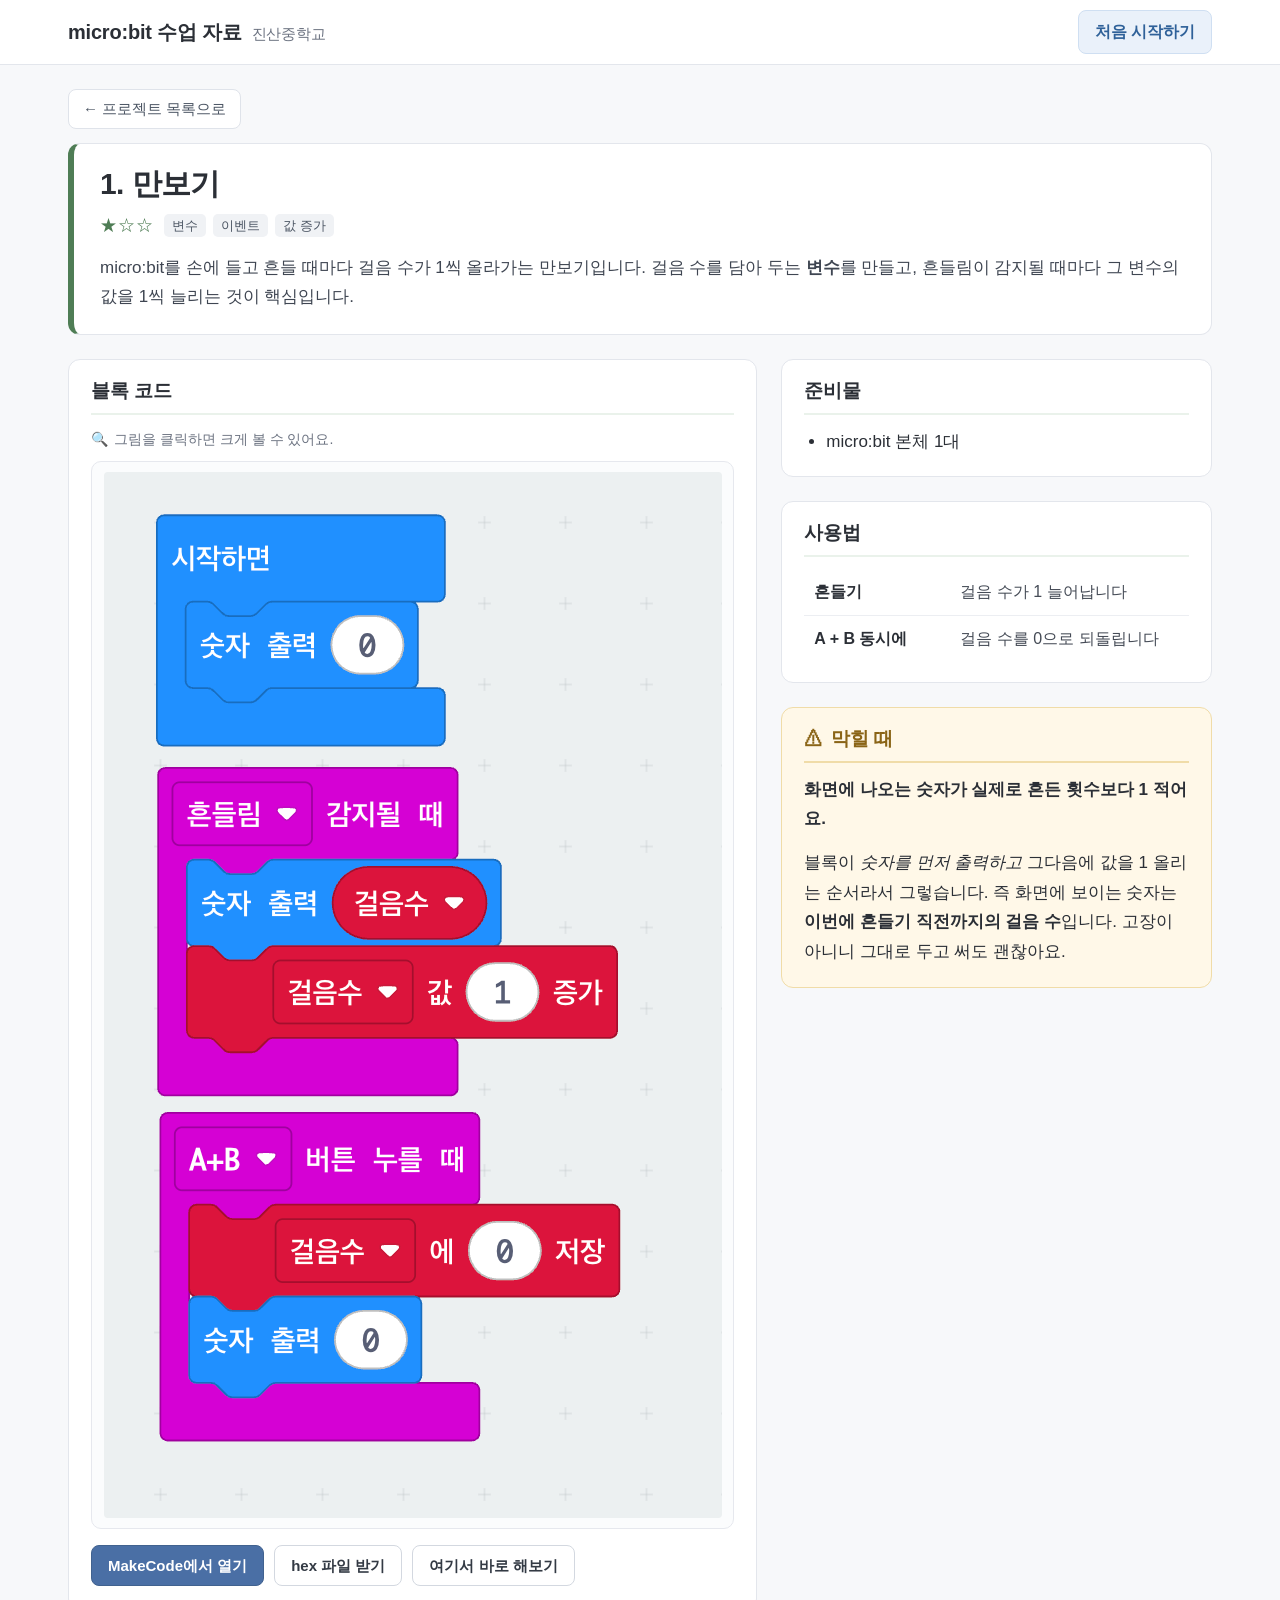
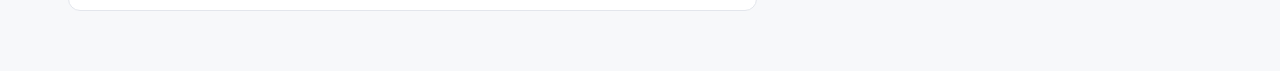
==== p1-pedometer.html @ 0a80237f "Add micro:bit class materials site (home + 6 projects) 정적 사이트 하나로 수업에서 만든 6개 프로젝트의 블록 코드와 만드는 법을 학생이" ====
<!DOCTYPE html>
<html lang="ko">
<head>
<meta charset="utf-8">
<meta name="viewport" content="width=1200">
<title>만보기 — micro:bit 수업 자료</title>
<link rel="stylesheet" href="style.css">
</head>
<body>

<header class="site-header">
  <div class="wrap">
    <a class="site-title" href="index.html">micro:bit 수업 자료<span class="sub">진산중학교</span></a>
    <a class="header-link" href="step.html">처음 시작하기</a>
  </div>
</header>

<main class="detail-main c1">
  <div class="wrap">

    <p class="crumb"><a href="index.html">← 프로젝트 목록으로</a></p>

    <!-- 1. 무엇을 만드나 — 상단 전체 폭 -->
    <div class="page-head">
      <h1>1. 만보기</h1>
      <p class="head-meta">
        <span class="level" aria-label="난이도 3단계 중 1단계">★☆☆</span>
        <span class="tag">변수</span>
        <span class="tag">이벤트</span>
        <span class="tag">값 증가</span>
      </p>
      <p>micro:bit를 손에 들고 흔들 때마다 걸음 수가 1씩 올라가는 만보기입니다.
         걸음 수를 담아 두는 <strong>변수</strong>를 만들고, 흔들림이 감지될 때마다
         그 변수의 값을 1씩 늘리는 것이 핵심입니다.</p>
    </div>

    <div class="layout">

      <!-- 4. 블록 코드 — 왼쪽, 크게 -->
      <div class="col-code">
        <section class="box">
          <h2>블록 코드</h2>
          <p class="zoom-hint">그림을 클릭하면 크게 볼 수 있어요.</p>

          <figure class="shot">
            <img src="images/pedometer.png" loading="lazy"
                 alt="만보기 블록 코드. 시작하면 숫자 0을 출력하고, 흔들림이 감지될 때 걸음수를 출력한 뒤 걸음수 값을 1 증가시키며, A+B 버튼을 누르면 걸음수에 0을 저장하고 0을 출력한다.">
          </figure>

          <div class="makecode">
            <!-- TODO: MakeCode 공유 링크가 정해지면 아래 data-share 에 공유 ID를 넣으세요.
                       예) data-share="_abc123def456"  (makecode.microbit.org/ 뒤에 붙는 부분) -->
            <a class="btn btn--primary" href="#" data-mc="open" data-share="">MakeCode에서 열기</a>

            <!-- TODO: hex 파일을 files/ 폴더에 올린 뒤 아래 data-hex 에 경로를 넣으세요.
                       예) data-hex="files/pedometer.hex" -->
            <a class="btn" href="#" data-mc="hex" data-hex="">hex 파일 받기</a>

            <!-- 누른 순간에만 iframe 을 만든다 (미리 불러오지 않음) -->
            <button type="button" class="btn" data-mc="embed" data-share="">여기서 바로 해보기</button>
          </div>
          <div class="makecode-embed"></div>
        </section>
      </div>

      <div class="col-info">

        <!-- 2. 준비물 — 오른쪽 -->
        <section class="box">
          <h2>준비물</h2>
          <ul>
            <li>micro:bit 본체 1대</li>
          </ul>
        </section>

        <!-- 5. 사용법 — 오른쪽 -->
        <section class="box">
          <h2>사용법</h2>
          <table class="controls">
            <tbody>
              <tr>
                <th>흔들기</th>
                <td>걸음 수가 1 늘어납니다</td>
              </tr>
              <tr>
                <th>A + B 동시에</th>
                <td>걸음 수를 0으로 되돌립니다</td>
              </tr>
            </tbody>
          </table>
        </section>

        <!-- 6. 막힐 때 — 오른쪽 -->
        <!-- TODO(미확정): 이 1 차이를 설명으로 안내할지, 블록 순서를 바꿔 코드를 수정할지 확정 필요.
             코드를 고치면 images/pedometer.png 도 다시 캡처해야 합니다.
             지금은 요청서대로 "설명으로 안내" 상태입니다. -->
        <section class="box box--note">
          <h2>막힐 때</h2>
          <p><strong>화면에 나오는 숫자가 실제로 흔든 횟수보다 1 적어요.</strong></p>
          <p>블록이 <em>숫자를 먼저 출력하고</em> 그다음에 값을 1 올리는 순서라서 그렇습니다.
             즉 화면에 보이는 숫자는 <strong>이번에 흔들기 직전까지의 걸음 수</strong>입니다.
             고장이 아니니 그대로 두고 써도 괜찮아요.</p>
        </section>

      </div>
    </div>

  </div>
</main>

<script src="script.js"></script>
</body>
</html>
---- style.css ----
@charset "utf-8";

/* ============================================================
   micro:bit 수업 자료 — 공통 스타일
   PC 브라우저 전용. 외부 폰트/CDN 사용 안 함.
   ============================================================ */

/* ---------- 기본값 초기화 ---------- */
*, *::before, *::after { box-sizing: border-box; }

html { -webkit-text-size-adjust: 100%; }

body {
  margin: 0;
  font-family: -apple-system, BlinkMacSystemFont, "Apple SD Gothic Neo",
               "Malgun Gothic", "맑은 고딕", "Noto Sans KR", "Segoe UI", sans-serif;
  font-size: 17px;
  line-height: 1.75;
  color: #2b2f36;
  background: #f7f8fa;
}

h1, h2, h3 { line-height: 1.35; margin: 0; }
p { margin: 0 0 0.8em; }
p:last-child { margin-bottom: 0; }
ul { margin: 0; padding-left: 1.3em; }
li { margin-bottom: 0.35em; }
li:last-child { margin-bottom: 0; }
img { max-width: 100%; display: block; }
a { color: #2f6199; }

/* ---------- 공통 레이아웃 ---------- */
.wrap {
  max-width: 1200px;
  margin: 0 auto;
  padding: 0 28px;
}

.site-header {
  background: #fff;
  border-bottom: 1px solid #e3e6ec;
}

.site-header .wrap {
  display: flex;
  align-items: center;
  justify-content: space-between;
  gap: 20px;
  min-height: 64px;
}

.site-title {
  font-size: 20px;
  font-weight: 700;
  letter-spacing: -0.01em;
  color: #2b2f36;
  text-decoration: none;
}

.site-title .sub {
  font-weight: 400;
  font-size: 15px;
  color: #6b7280;
  margin-left: 10px;
}

.header-link {
  font-size: 16px;
  font-weight: 600;
  text-decoration: none;
  color: #2f6199;
  background: #eaf1fa;
  border: 1px solid #cfdff2;
  border-radius: 8px;
  padding: 7px 16px;
  white-space: nowrap;
}

.header-link:hover { background: #dfeaf7; }

/* ============================================================
   홈 — 프로젝트 카드 3열 x 2행
   ============================================================ */
.home-main { padding: 26px 0 36px; }

.home-lead {
  margin: 0 0 22px;
  font-size: 16px;
  color: #5b6270;
}

.card-grid {
  display: grid;
  grid-template-columns: repeat(3, 1fr);
  gap: 20px;
}

.card {
  display: block;
  text-decoration: none;
  color: inherit;
  background: #fff;
  border: 1px solid #e3e6ec;
  border-left: 6px solid var(--accent, #9aa2ad);
  border-radius: 12px;
  padding: 18px 20px 20px;
}

.card:hover {
  border-color: var(--accent, #9aa2ad);
  border-left-color: var(--accent, #9aa2ad);
  background: var(--tint, #fafbfc);
}

.card-num {
  display: inline-block;
  font-size: 13px;
  font-weight: 700;
  color: var(--accent, #555);
  background: var(--tint, #f0f2f5);
  border-radius: 20px;
  padding: 1px 11px;
  margin-bottom: 9px;
}

.card-title {
  font-size: 21px;
  font-weight: 700;
  margin: 0 0 5px;
  letter-spacing: -0.01em;
}

.card-desc {
  font-size: 15px;
  line-height: 1.6;
  color: #5b6270;
  margin: 0 0 12px;
  min-height: 3em;
}

.card-meta {
  display: flex;
  align-items: center;
  flex-wrap: wrap;
  gap: 7px;
}

.level {
  font-size: 14px;
  letter-spacing: 1px;
  color: var(--accent, #555);
  margin-right: 3px;
}

.tag {
  font-size: 13px;
  line-height: 1.5;
  color: #4b5563;
  background: #f0f2f5;
  border-radius: 5px;
  padding: 2px 8px;
}

/* ============================================================
   상세 페이지
   ============================================================ */
.detail-main { padding: 24px 0 60px; }

.crumb { margin-bottom: 14px; }

.crumb a {
  font-size: 15px;
  text-decoration: none;
  color: #4b5563;
  background: #fff;
  border: 1px solid #dfe3ea;
  border-radius: 8px;
  padding: 6px 14px;
  display: inline-block;
}

.crumb a:hover { background: #f0f2f5; }

.page-head {
  border-left: 6px solid var(--accent, #9aa2ad);
  background: #fff;
  border-radius: 12px;
  border-top: 1px solid #e3e6ec;
  border-right: 1px solid #e3e6ec;
  border-bottom: 1px solid #e3e6ec;
  padding: 20px 26px 22px;
  margin-bottom: 24px;
}

.page-head h1 {
  font-size: 30px;
  letter-spacing: -0.02em;
  margin-bottom: 6px;
}

.page-head .level { font-size: 17px; }

.page-head .head-meta {
  display: flex;
  align-items: center;
  flex-wrap: wrap;
  gap: 7px;
  margin-bottom: 12px;
}

.page-head p { font-size: 17px; color: #3f4652; }

/* --- 2단 레이아웃 --- */
.layout {
  display: grid;
  grid-template-columns: minmax(0, 1.6fr) minmax(0, 1fr);
  gap: 24px;
  align-items: start;
}

/* 가로로 넓은 이미지: 2단 무시하고 전체 폭 */
.layout--wide { grid-template-columns: minmax(0, 1fr); }

.layout--wide .col-info {
  display: grid;
  grid-template-columns: repeat(3, minmax(0, 1fr));
  gap: 24px;
  align-items: start;
}

.col-code, .col-info { min-width: 0; }

.col-info > .box + .box { margin-top: 24px; }
.layout--wide .col-info > .box + .box { margin-top: 0; }

/* 정보 박스가 2개일 때 (전체폭 레이아웃) */
.layout--wide .col-info--two { grid-template-columns: repeat(2, minmax(0, 1fr)); }

/* --- 박스 --- */
.box {
  background: #fff;
  border: 1px solid #e3e6ec;
  border-radius: 12px;
  padding: 18px 22px 20px;
}

.box > h2 {
  font-size: 19px;
  letter-spacing: -0.01em;
  margin: 0 0 12px;
  padding-bottom: 9px;
  border-bottom: 2px solid var(--tint, #eef0f4);
}

.box--full { margin-bottom: 24px; }

/* 주의점 강조 박스 */
.box--note {
  background: #fff8e8;
  border-color: #f0dca8;
}

.box--note > h2 {
  border-bottom-color: #f0dca8;
  color: #8a6416;
}

.box--note > h2::before {
  content: "⚠";
  margin-right: 8px;
}

/* --- 조작표 --- */
table.controls {
  width: 100%;
  border-collapse: collapse;
  font-size: 16px;
}

table.controls th, table.controls td {
  text-align: left;
  vertical-align: top;
  padding: 9px 10px;
  border-bottom: 1px solid #eceef2;
}

table.controls tr:last-child th,
table.controls tr:last-child td { border-bottom: 0; }

table.controls th {
  width: 38%;
  font-weight: 700;
  color: #2b2f36;
  white-space: nowrap;
}

table.controls td { color: #454b56; }

/* --- 이미지 / 라이트박스 트리거 --- */
.shot {
  margin: 0;
  border: 1px solid #e6e8ee;
  border-radius: 10px;
  background: #fbfcfd;
  padding: 10px;
  cursor: zoom-in;
}

.shot img { margin: 0 auto; border-radius: 4px; }

.shot figcaption {
  font-size: 14px;
  color: #6b7280;
  text-align: center;
  margin-top: 9px;
}

.zoom-hint {
  font-size: 14px;
  color: #6b7280;
  margin: 0 0 10px;
}

.zoom-hint::before { content: "🔍"; margin-right: 6px; }

/* 연결 순서 사진 */
.photo-steps { display: grid; gap: 20px; }

.photo-steps .shot img { max-height: 520px; width: auto; }

/* 따라하기 단계 (가로 3칸). 사진 크기가 제각각이라 높이를 맞춰 준다. */
.guide-steps {
  display: grid;
  grid-template-columns: repeat(3, minmax(0, 1fr));
  gap: 20px;
  align-items: start;
}

.guide-steps .shot { display: flex; flex-direction: column; }

/* 세 장의 크기가 제각각이라 높이를 고정해 캡션 줄을 맞춘다 */
.guide-steps .shot img {
  height: 300px;
  width: 100%;
  object-fit: contain;
  margin: 0 auto;
}

.step-no {
  display: inline-block;
  font-size: 13px;
  font-weight: 700;
  color: #fff;
  background: var(--accent, #666);
  border-radius: 20px;
  padding: 1px 10px;
  margin-right: 6px;
}

/* --- MakeCode 버튼 --- */
.makecode {
  margin-top: 16px;
  display: flex;
  flex-wrap: wrap;
  gap: 10px;
}

.btn {
  font-family: inherit;
  font-size: 15px;
  font-weight: 600;
  line-height: 1.4;
  text-decoration: none;
  color: #333a44;
  background: #fff;
  border: 1px solid #d3d8e0;
  border-radius: 8px;
  padding: 9px 16px;
  cursor: pointer;
}

.btn:hover { background: #f0f2f5; }

.btn--primary {
  color: #fff;
  background: #4a6fa5;
  border-color: #41628f;
}

.btn--primary:hover { background: #41628f; }

.makecode-msg {
  width: 100%;
  font-size: 15px;
  color: #8a6416;
  background: #fff8e8;
  border: 1px solid #f0dca8;
  border-radius: 8px;
  padding: 10px 14px;
  margin: 0;
}

.makecode-embed { width: 100%; margin-top: 4px; }

.makecode-embed iframe {
  width: 100%;
  height: 620px;
  border: 1px solid #d3d8e0;
  border-radius: 8px;
  background: #fff;
}

/* ============================================================
   라이트박스
   ============================================================ */
.lightbox {
  position: fixed;
  inset: 0;
  z-index: 100;
  background: rgba(17, 20, 26, 0.92);
  overflow: auto;          /* 배선도처럼 화면보다 큰 이미지도 스크롤 */
  cursor: zoom-out;
  padding: 56px 24px 40px;
}

.lightbox[hidden] { display: none; }

.lightbox img {
  display: block;
  margin: 0 auto;
  max-width: none;          /* 원본 크기 */
  background: #fff;
  border-radius: 4px;
}

.lightbox-close {
  position: fixed;
  top: 14px;
  right: 20px;
  font-family: inherit;
  font-size: 15px;
  font-weight: 600;
  color: #fff;
  background: rgba(255, 255, 255, 0.16);
  border: 1px solid rgba(255, 255, 255, 0.4);
  border-radius: 8px;
  padding: 8px 16px;
  cursor: pointer;
}

.lightbox-close:hover { background: rgba(255, 255, 255, 0.28); }

body.lb-open { overflow: hidden; }

/* ============================================================
   프로젝트별 색 (채도 낮게)
   ============================================================ */
.c1 { --accent: #4f7d55; --tint: #eaf2eb; }  /* 만보기   */
.c2 { --accent: #46688f; --tint: #e9eff6; }  /* 시계     */
.c3 { --accent: #6a5c8c; --tint: #eeeaf5; }  /* 나침반   */
.c4 { --accent: #a06a3c; --tint: #f6ece1; }  /* 지진알림 */
.c5 { --accent: #3f7c78; --tint: #e6f1f0; }  /* 라디오   */
.c6 { --accent: #94566c; --tint: #f6e9ee; }  /* 선풍기   */
.c0 { --accent: #5b6270; --tint: #eef0f3; }  /* 시작하기 */

/* ============================================================
   인쇄 — A4 학습지
   ============================================================ */
@media print {
  @page { size: A4 portrait; margin: 14mm 12mm; }

  body {
    background: #fff;
    font-size: 11pt;
    line-height: 1.55;
    color: #000;
  }

  .wrap { max-width: none; padding: 0; }

  /* 화면 전용 요소 숨김 */
  .site-header,
  .crumb,
  .makecode,
  .makecode-embed,
  .zoom-hint,
  .lightbox,
  .lightbox-close,
  .home-lead { display: none !important; }

  /* 2단 -> 1단 */
  .layout,
  .layout--wide .col-info,
  .layout--wide .col-info--two {
    display: block;
  }

  .col-info > .box + .box,
  .layout--wide .col-info > .box + .box { margin-top: 10pt; }

  .col-code { margin-bottom: 10pt; }

  .page-head,
  .box,
  .shot,
  .photo-steps .shot,
  table.controls tr {
    break-inside: avoid;
    page-break-inside: avoid;
  }

  .page-head {
    border: 0;
    border-left: 3pt solid #666;
    border-radius: 0;
    padding: 0 0 8pt 8pt;
    margin-bottom: 10pt;
  }

  .page-head h1 { font-size: 19pt; }

  .box {
    border: 1pt solid #b9bec7;
    border-radius: 0;
    padding: 8pt 10pt;
    margin-bottom: 10pt;
  }

  .box--note { background: #f4f4f4; }

  .box > h2 { font-size: 12.5pt; border-bottom: 1pt solid #b9bec7; }

  .shot { border: 0; padding: 0; background: none; }

  /* 이미지가 페이지를 넘기지 않도록 높이 제한 */
  .shot img { max-height: 150mm; width: auto; margin: 0 auto; }

  .photo-steps .shot img { max-height: 95mm; }

  /* 선풍기(6번)는 배선도 + 연결 사진 + 블록 코드가 모두 들어가 분량이 많다.
     인쇄할 때만 이미지를 조금 줄이고, 연결 사진 3장을 한 줄에 나란히 놓는다. */
  .c6 .shot img { max-height: 120mm; }

  .c6 .photo-steps {
    display: grid;
    grid-template-columns: repeat(3, minmax(0, 1fr));
    gap: 6pt;
  }

  .c6 .photo-steps .shot img { max-height: 55mm; }

  .c6 .photo-steps figcaption { font-size: 8.5pt; line-height: 1.4; }

  .guide-steps { gap: 6pt; }
  .guide-steps .shot img { height: 48mm; width: 100%; object-fit: contain; }
  .guide-steps figcaption { font-size: 8.5pt; line-height: 1.4; }

  a { color: #000; text-decoration: none; }

  .card-grid { display: block; }
}
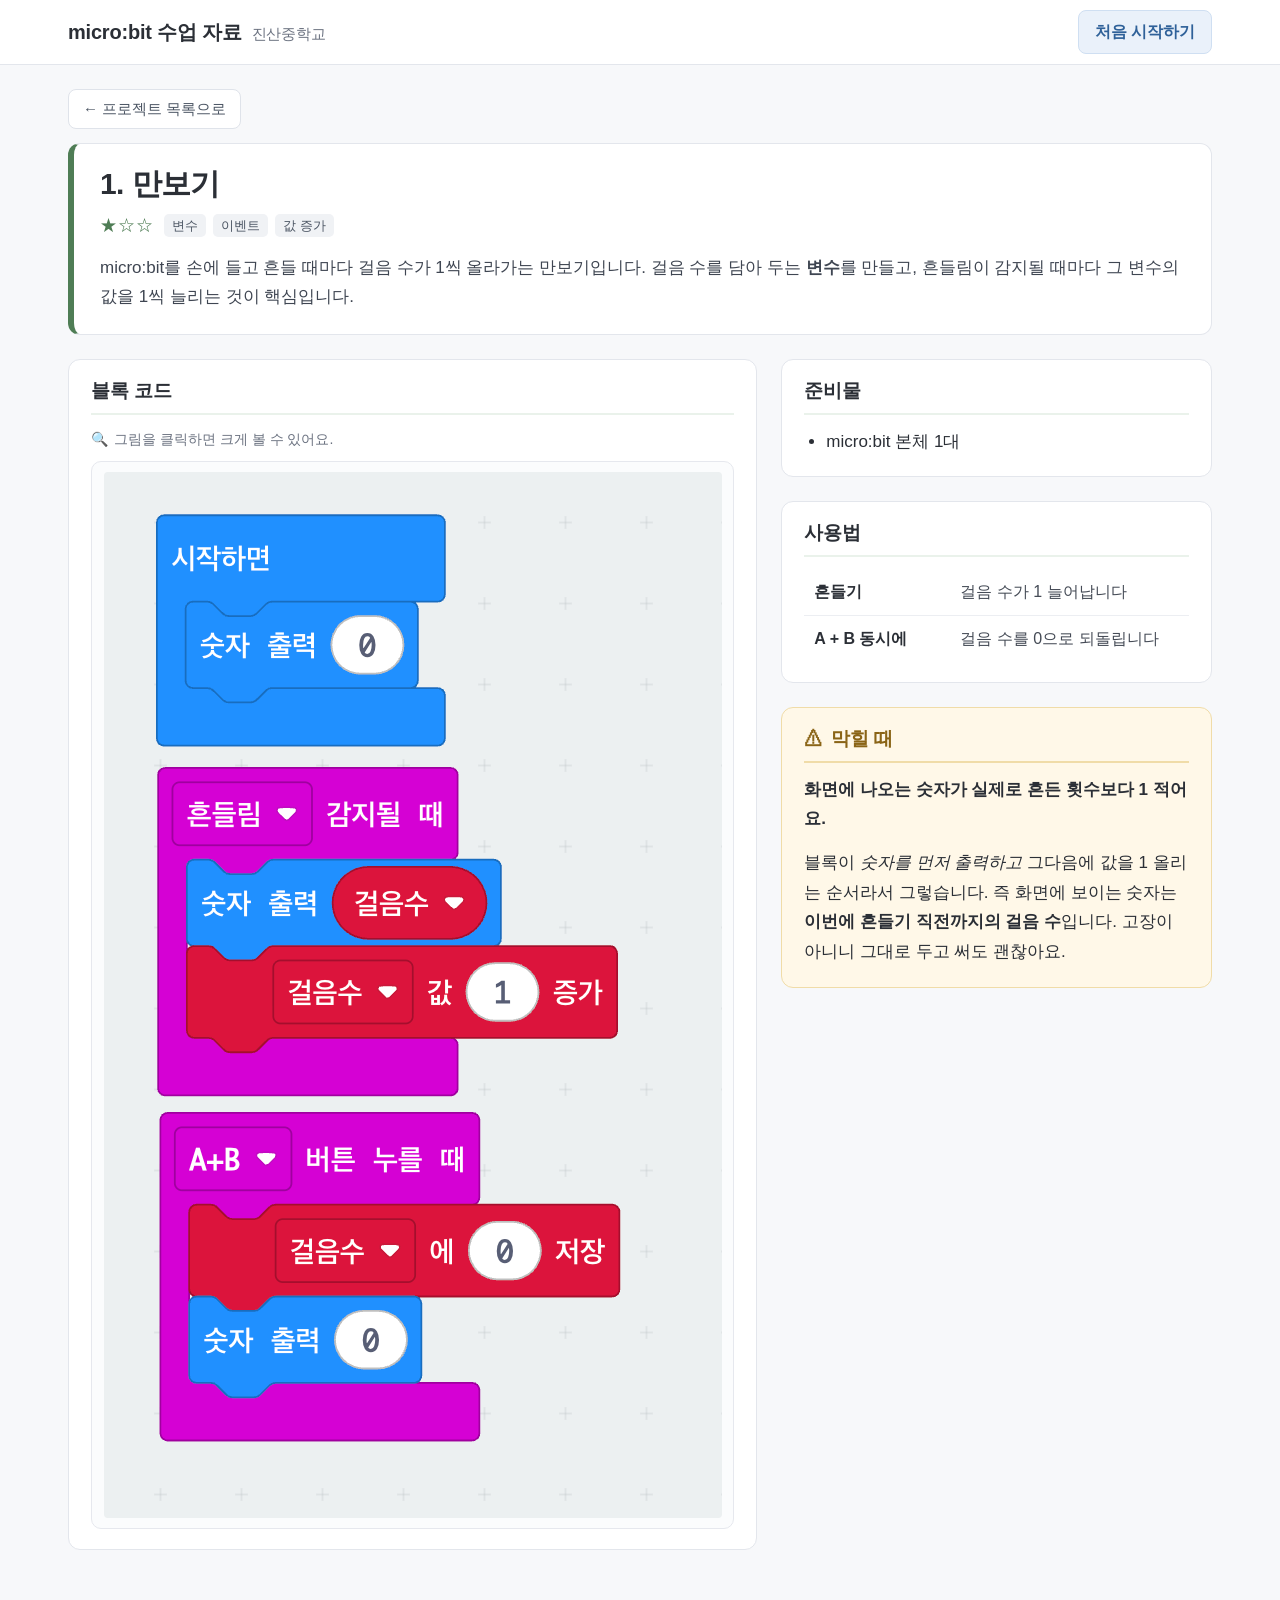
==== commit e9c57c4d: "Remove MakeCode buttons and their supporting code 공유 링크와 hex 파일을 배포하지 않기로 해서 상세 페이지의 버튼 3개 ("MakeCod" ====
--- a/p1-pedometer.html
+++ b/p1-pedometer.html
@@ -47,19 +47,6 @@
                  alt="만보기 블록 코드. 시작하면 숫자 0을 출력하고, 흔들림이 감지될 때 걸음수를 출력한 뒤 걸음수 값을 1 증가시키며, A+B 버튼을 누르면 걸음수에 0을 저장하고 0을 출력한다.">
           </figure>
 
-          <div class="makecode">
-            <!-- TODO: MakeCode 공유 링크가 정해지면 아래 data-share 에 공유 ID를 넣으세요.
-                       예) data-share="_abc123def456"  (makecode.microbit.org/ 뒤에 붙는 부분) -->
-            <a class="btn btn--primary" href="#" data-mc="open" data-share="">MakeCode에서 열기</a>
-
-            <!-- TODO: hex 파일을 files/ 폴더에 올린 뒤 아래 data-hex 에 경로를 넣으세요.
-                       예) data-hex="files/pedometer.hex" -->
-            <a class="btn" href="#" data-mc="hex" data-hex="">hex 파일 받기</a>
-
-            <!-- 누른 순간에만 iframe 을 만든다 (미리 불러오지 않음) -->
-            <button type="button" class="btn" data-mc="embed" data-share="">여기서 바로 해보기</button>
-          </div>
-          <div class="makecode-embed"></div>
         </section>
       </div>
 
--- a/style.css
+++ b/style.css
@@ -355,59 +355,6 @@
   border-radius: 20px;
   padding: 1px 10px;
   margin-right: 6px;
-}
-
-/* --- MakeCode 버튼 --- */
-.makecode {
-  margin-top: 16px;
-  display: flex;
-  flex-wrap: wrap;
-  gap: 10px;
-}
-
-.btn {
-  font-family: inherit;
-  font-size: 15px;
-  font-weight: 600;
-  line-height: 1.4;
-  text-decoration: none;
-  color: #333a44;
-  background: #fff;
-  border: 1px solid #d3d8e0;
-  border-radius: 8px;
-  padding: 9px 16px;
-  cursor: pointer;
-}
-
-.btn:hover { background: #f0f2f5; }
-
-.btn--primary {
-  color: #fff;
-  background: #4a6fa5;
-  border-color: #41628f;
-}
-
-.btn--primary:hover { background: #41628f; }
-
-.makecode-msg {
-  width: 100%;
-  font-size: 15px;
-  color: #8a6416;
-  background: #fff8e8;
-  border: 1px solid #f0dca8;
-  border-radius: 8px;
-  padding: 10px 14px;
-  margin: 0;
-}
-
-.makecode-embed { width: 100%; margin-top: 4px; }
-
-.makecode-embed iframe {
-  width: 100%;
-  height: 620px;
-  border: 1px solid #d3d8e0;
-  border-radius: 8px;
-  background: #fff;
 }
 
 /* ============================================================
@@ -481,8 +428,6 @@
   /* 화면 전용 요소 숨김 */
   .site-header,
   .crumb,
-  .makecode,
-  .makecode-embed,
   .zoom-hint,
   .lightbox,
   .lightbox-close,
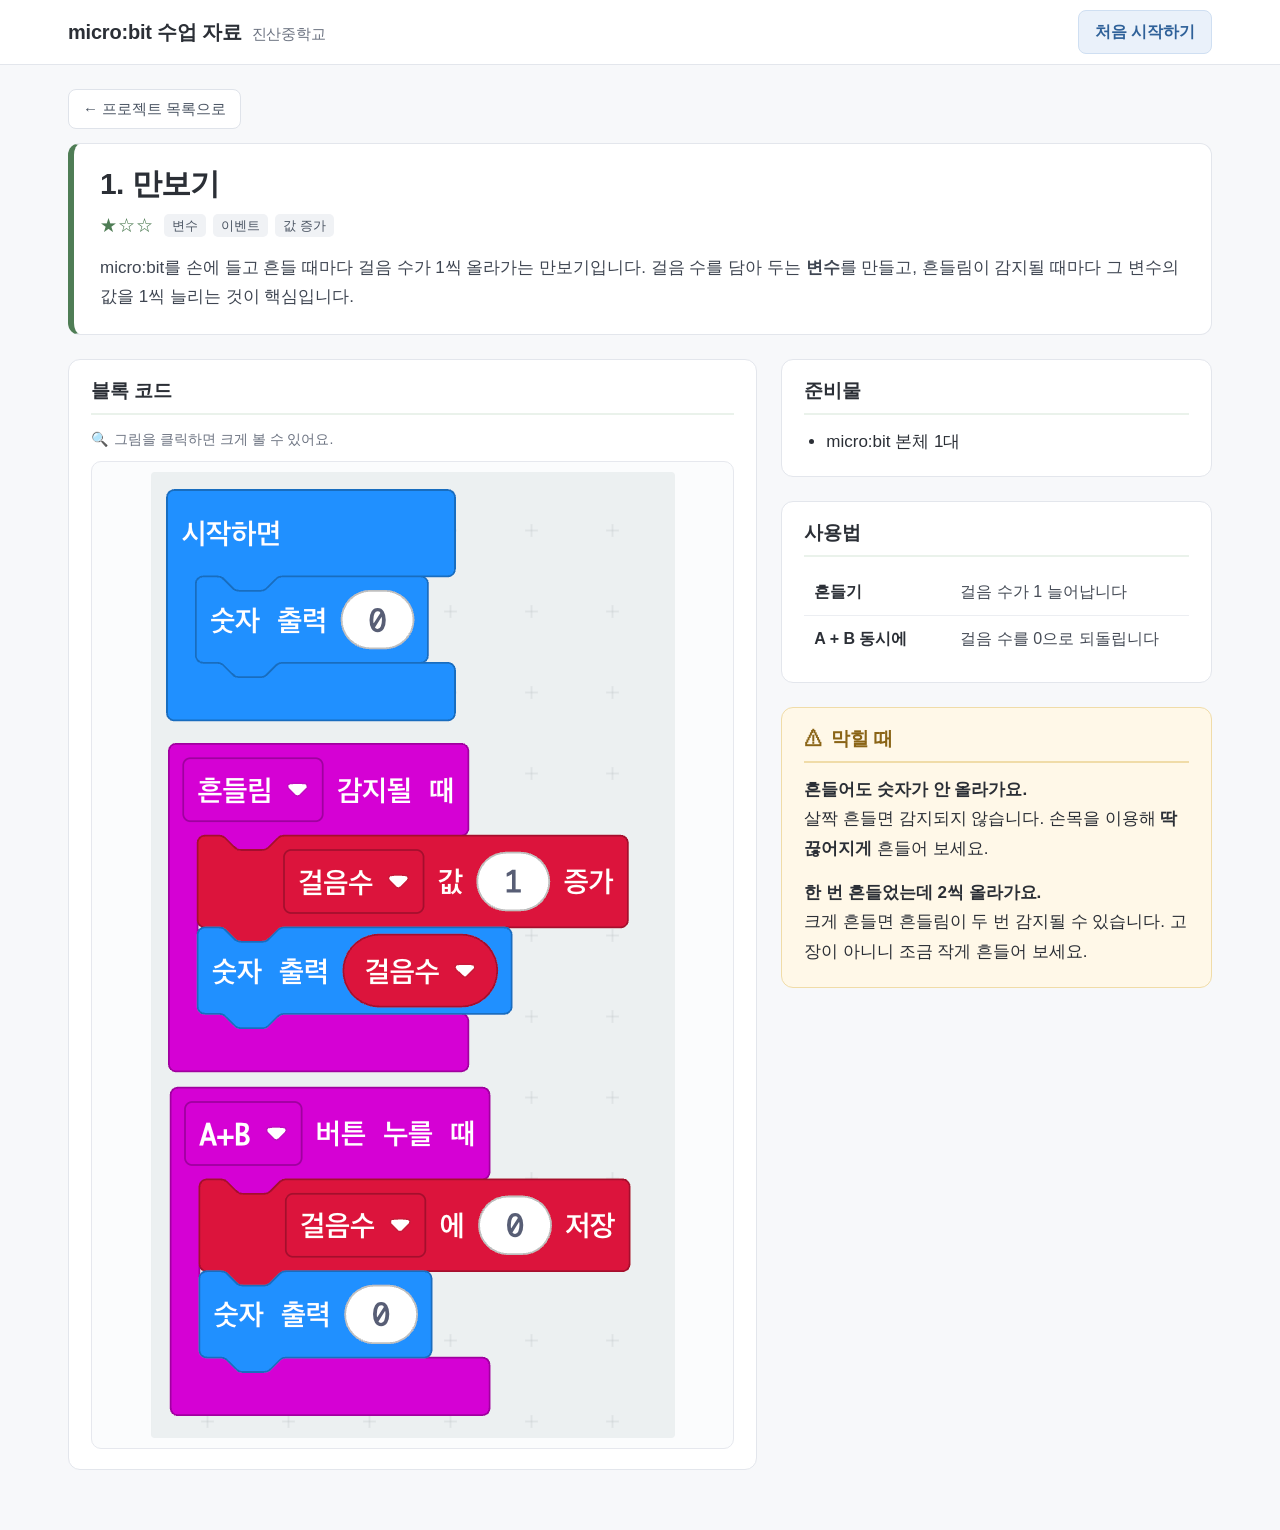
==== commit 7474b98e: "Update pedometer block code image to increment-then-show order Replace images/pedometer.png with the" ====
--- a/p1-pedometer.html
+++ b/p1-pedometer.html
@@ -44,7 +44,7 @@
 
           <figure class="shot">
             <img src="images/pedometer.png" loading="lazy"
-                 alt="만보기 블록 코드. 시작하면 숫자 0을 출력하고, 흔들림이 감지될 때 걸음수를 출력한 뒤 걸음수 값을 1 증가시키며, A+B 버튼을 누르면 걸음수에 0을 저장하고 0을 출력한다.">
+                 alt="만보기 블록 코드. 시작하면 숫자 0을 출력하고, 흔들림이 감지될 때 걸음수 값을 1 증가시킨 뒤 걸음수를 출력하며, A+B 버튼을 누르면 걸음수에 0을 저장하고 0을 출력한다.">
           </figure>
 
         </section>
@@ -78,15 +78,12 @@
         </section>
 
         <!-- 6. 막힐 때 — 오른쪽 -->
-        <!-- TODO(미확정): 이 1 차이를 설명으로 안내할지, 블록 순서를 바꿔 코드를 수정할지 확정 필요.
-             코드를 고치면 images/pedometer.png 도 다시 캡처해야 합니다.
-             지금은 요청서대로 "설명으로 안내" 상태입니다. -->
         <section class="box box--note">
           <h2>막힐 때</h2>
-          <p><strong>화면에 나오는 숫자가 실제로 흔든 횟수보다 1 적어요.</strong></p>
-          <p>블록이 <em>숫자를 먼저 출력하고</em> 그다음에 값을 1 올리는 순서라서 그렇습니다.
-             즉 화면에 보이는 숫자는 <strong>이번에 흔들기 직전까지의 걸음 수</strong>입니다.
-             고장이 아니니 그대로 두고 써도 괜찮아요.</p>
+          <p><strong>흔들어도 숫자가 안 올라가요.</strong><br>
+             살짝 흔들면 감지되지 않습니다. 손목을 이용해 <strong>딱 끊어지게</strong> 흔들어 보세요.</p>
+          <p><strong>한 번 흔들었는데 2씩 올라가요.</strong><br>
+             크게 흔들면 흔들림이 두 번 감지될 수 있습니다. 고장이 아니니 조금 작게 흔들어 보세요.</p>
         </section>
 
       </div>
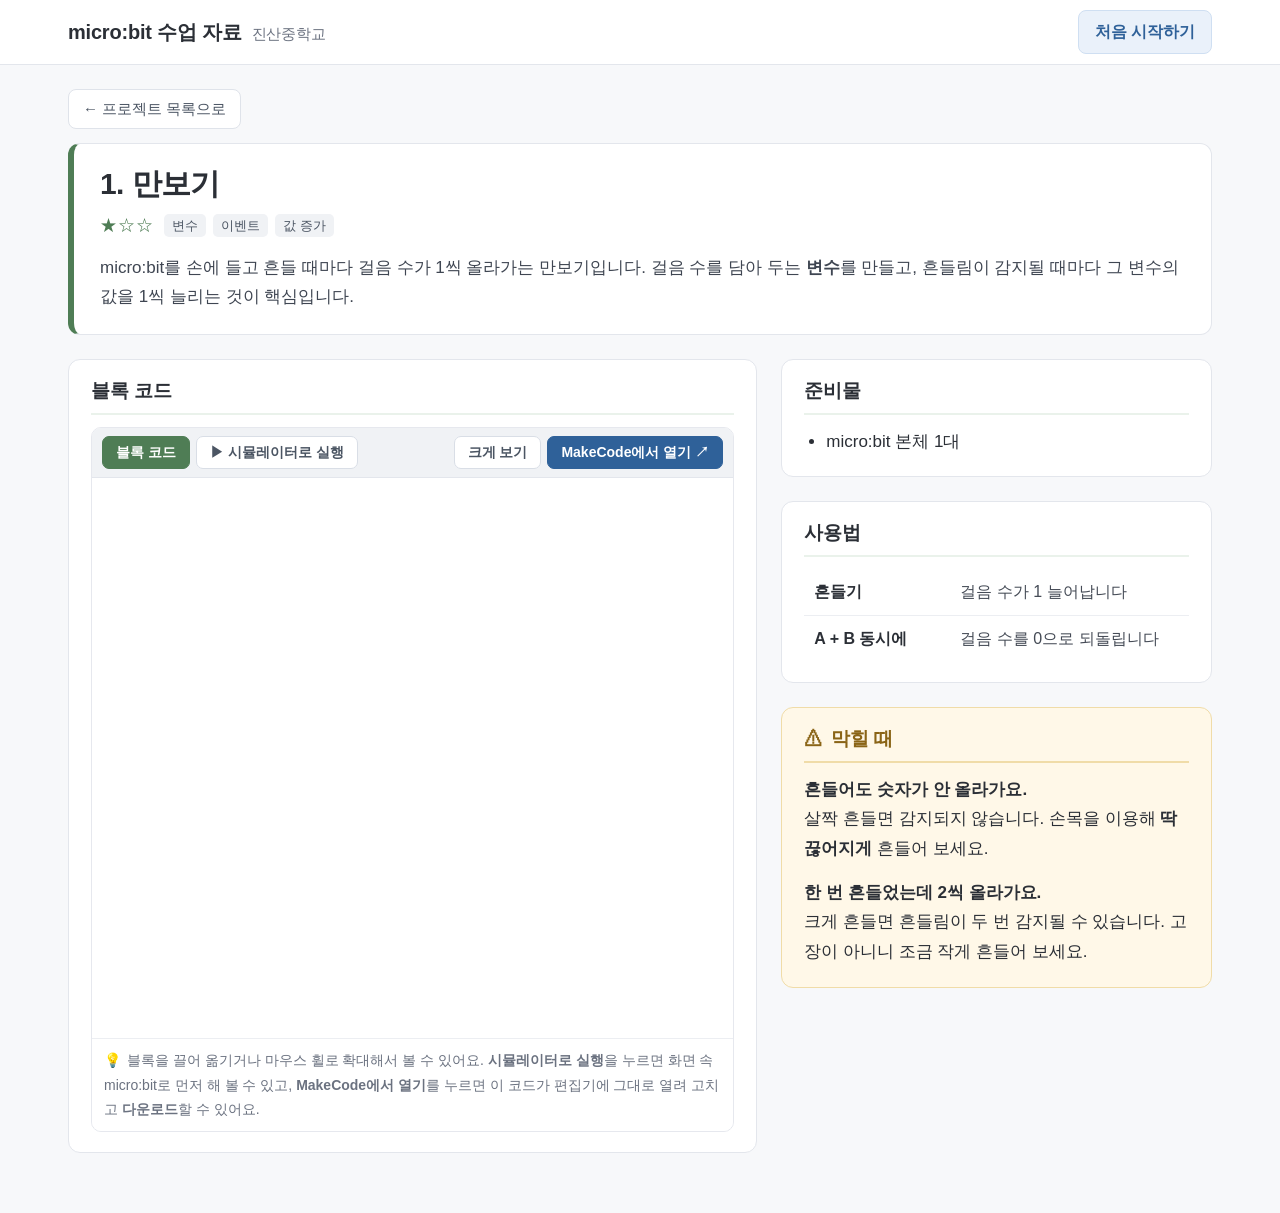
==== commit c15e53f3: "Add Maqueen robot-car projects and replace block-code images with MakeCode embeds 마퀸 스마트 로봇 자동차 교보재(" ====
--- a/p1-pedometer.html
+++ b/p1-pedometer.html
@@ -40,12 +40,25 @@
       <div class="col-code">
         <section class="box">
           <h2>블록 코드</h2>
-          <p class="zoom-hint">그림을 클릭하면 크게 볼 수 있어요.</p>
-
-          <figure class="shot">
+          <div class="mc" data-share="S42237-66411-94332-88319" data-name="만보기">
+            <div class="mc-tabs" role="tablist">
+            <button class="mc-tab is-on" type="button" role="tab" aria-selected="true" data-mc-view="blocks">블록 코드</button>
+            <button class="mc-tab" type="button" role="tab" aria-selected="false" data-mc-view="sim">▶ 시뮬레이터로 실행</button>
+            <span class="mc-spacer"></span>
+            <button class="mc-tab" type="button" data-mc-tall>크게 보기</button>
+            <a class="mc-open" href="https://makecode.microbit.org/#pub:S42237-66411-94332-88319" target="_blank" rel="noopener">MakeCode에서 열기</a>
+            </div>
+            <div class="mc-frame">
+              <iframe data-view="blocks" src="https://makecode.microbit.org/---codeembed#pub:S42237-66411-94332-88319" title="만보기 블록 코드" loading="lazy" allowfullscreen sandbox="allow-scripts allow-same-origin allow-popups allow-forms"></iframe>
+            </div>
+            <p class="mc-tip">블록을 끌어 옮기거나 마우스 휠로 확대해서 볼 수 있어요. <strong>시뮬레이터로 실행</strong>을 누르면 화면 속 micro:bit로 먼저 해 볼 수 있고, <strong>MakeCode에서 열기</strong>를 누르면 이 코드가 편집기에 그대로 열려 고치고 <strong>다운로드</strong>할 수 있어요.</p>
+            <figure class="shot print-only">
             <img src="images/pedometer.png" loading="lazy"
                  alt="만보기 블록 코드. 시작하면 숫자 0을 출력하고, 흔들림이 감지될 때 걸음수 값을 1 증가시킨 뒤 걸음수를 출력하며, A+B 버튼을 누르면 걸음수에 0을 저장하고 0을 출력한다.">
+            <figcaption>인쇄용 블록 코드 그림</figcaption>
           </figure>
+            <p class="mc-print-url print-only">코드 주소: https://makecode.microbit.org/S42237-66411-94332-88319</p>
+          </div>
 
         </section>
       </div>
--- a/style.css
+++ b/style.css
@@ -356,6 +356,210 @@
   padding: 1px 10px;
   margin-right: 6px;
 }
+
+
+/* ============================================================
+   MakeCode 임베드 (블록 코드 / 시뮬레이터)
+   공유 링크 하나로 블록 보기, 시뮬레이터 실행, 편집기 열기를 제공한다.
+   ============================================================ */
+.mc {
+  border: 1px solid #e6e8ee;
+  border-radius: 10px;
+  background: #fbfcfd;
+  overflow: hidden;
+}
+
+.mc-tabs {
+  display: flex;
+  align-items: center;
+  flex-wrap: wrap;
+  gap: 6px;
+  padding: 8px 10px;
+  background: #f0f2f5;
+  border-bottom: 1px solid #e3e6ec;
+}
+
+.mc-tab,
+.mc-open {
+  font-family: inherit;
+  font-size: 14px;
+  font-weight: 600;
+  line-height: 1.4;
+  color: #4b5563;
+  background: #fff;
+  border: 1px solid #d9dee6;
+  border-radius: 7px;
+  padding: 6px 13px;
+  cursor: pointer;
+  text-decoration: none;
+  white-space: nowrap;
+}
+
+.mc-tab:hover, .mc-open:hover { border-color: var(--accent, #9aa2ad); }
+
+.mc-tab.is-on {
+  color: #fff;
+  background: var(--accent, #555);
+  border-color: var(--accent, #555);
+}
+
+.mc-spacer { flex: 1; }
+
+.mc-open {
+  color: #fff;
+  background: #2f6199;
+  border-color: #2f6199;
+}
+
+.mc-open:hover { background: #26507f; border-color: #26507f; }
+
+.mc-open::after { content: " ↗"; }
+
+.mc-frame {
+  position: relative;
+  height: 560px;
+  background: #fff;
+}
+
+.mc--tall .mc-frame { height: 86vh; }
+
+.mc-frame iframe {
+  position: absolute;
+  inset: 0;
+  width: 100%;
+  height: 100%;
+  border: 0;
+}
+
+.mc-frame iframe[hidden] { display: none; }
+
+.mc-tip {
+  font-size: 14px;
+  color: #6b7280;
+  margin: 0;
+  padding: 9px 12px;
+  border-top: 1px solid #eceef2;
+  background: #fff;
+}
+
+.mc-tip::before { content: "💡"; margin-right: 6px; }
+
+/* 인쇄 전용 요소 — 화면에서는 숨긴다 */
+.print-only { display: none; }
+
+/* 프로젝트 동작 영상 */
+.demo {
+  margin: 0;
+  border: 1px solid #e6e8ee;
+  border-radius: 10px;
+  background: #111;
+  overflow: hidden;
+}
+
+.demo video {
+  display: block;
+  width: 100%;
+  max-height: 480px;
+  background: #000;
+}
+
+.demo figcaption {
+  font-size: 14px;
+  color: #6b7280;
+  background: #fbfcfd;
+  padding: 8px 12px;
+}
+
+/* 만드는 순서 */
+.steps { margin: 0; padding-left: 0; list-style: none; counter-reset: step; }
+
+.steps > li {
+  position: relative;
+  padding-left: 40px;
+  margin-bottom: 12px;
+  counter-increment: step;
+}
+
+.steps > li::before {
+  content: counter(step);
+  position: absolute;
+  left: 0;
+  top: 2px;
+  width: 27px;
+  height: 27px;
+  line-height: 27px;
+  text-align: center;
+  font-size: 14px;
+  font-weight: 700;
+  color: #fff;
+  background: var(--accent, #666);
+  border-radius: 50%;
+}
+
+.steps > li > strong:first-child { display: block; }
+
+/* 센서 값 → 동작 표 */
+table.matrix {
+  width: 100%;
+  border-collapse: collapse;
+  font-size: 15px;
+}
+
+table.matrix th, table.matrix td {
+  text-align: left;
+  padding: 8px 10px;
+  border-bottom: 1px solid #eceef2;
+  vertical-align: top;
+}
+
+table.matrix thead th {
+  font-size: 14px;
+  color: #6b7280;
+  background: #f7f8fa;
+  border-bottom: 2px solid #e3e6ec;
+}
+
+table.matrix .v0 { color: #2b2f36; font-weight: 700; }
+table.matrix .v1 { color: #a1514d; font-weight: 700; }
+
+/* 도전 과제 카드 */
+.challenges {
+  display: grid;
+  grid-template-columns: repeat(2, minmax(0, 1fr));
+  gap: 14px;
+}
+
+.challenges > div {
+  background: var(--tint, #f7f8fa);
+  border-radius: 10px;
+  padding: 12px 15px;
+  font-size: 15px;
+}
+
+.challenges > div > strong { display: block; margin-bottom: 3px; }
+
+/* 홈 — 프로젝트 묶음 제목 */
+.group-title {
+  font-size: 18px;
+  font-weight: 700;
+  color: #2b2f36;
+  margin: 30px 0 12px;
+  padding-left: 12px;
+  border-left: 5px solid #9aa2ad;
+}
+
+.group-title:first-of-type { margin-top: 0; }
+
+.group-title .sub {
+  font-size: 14px;
+  font-weight: 400;
+  color: #6b7280;
+  margin-left: 10px;
+}
+
+.card-grid + .group-title { margin-top: 32px; }
+
+.group-title--maqueen { border-left-color: #a1514d; }
 
 /* ============================================================
    라이트박스
@@ -408,6 +612,9 @@
 .c4 { --accent: #a06a3c; --tint: #f6ece1; }  /* 지진알림 */
 .c5 { --accent: #3f7c78; --tint: #e6f1f0; }  /* 라디오   */
 .c6 { --accent: #94566c; --tint: #f6e9ee; }  /* 선풍기   */
+.c7 { --accent: #a1514d; --tint: #f6e9e8; }  /* 마퀸 경찰차   */
+.c8 { --accent: #9a7b1f; --tint: #f6f1de; }  /* 마퀸 빛       */
+.c9 { --accent: #5b6f3d; --tint: #eef2e6; }  /* 마퀸 라인트레이서 */
 .c0 { --accent: #5b6270; --tint: #eef0f3; }  /* 시작하기 */
 
 /* ============================================================
@@ -431,7 +638,23 @@
   .zoom-hint,
   .lightbox,
   .lightbox-close,
+  .mc-tabs,
+  .mc-frame,
+  .mc-tip,
+  .demo,
+  .box--demo,
   .home-lead { display: none !important; }
+
+  /* MakeCode 임베드는 인쇄되지 않으므로 그림/주소로 대신한다 */
+  .mc { border: 0; background: none; }
+  .print-only { display: block; }
+  .mc-print-url {
+    font-size: 10pt;
+    color: #000;
+    margin: 4pt 0 0;
+  }
+  .challenges { display: block; }
+  .challenges > div { margin-bottom: 6pt; border: 1pt solid #b9bec7; }
 
   /* 2단 -> 1단 */
   .layout,
@@ -504,3 +727,7 @@
 
   .card-grid { display: block; }
 }
+
+/* 따라하기 단계가 2칸일 때 (가로로 넓은 스크린샷) */
+.guide-steps--two { grid-template-columns: repeat(2, minmax(0, 1fr)); }
+.guide-steps--two .shot img { height: auto; }
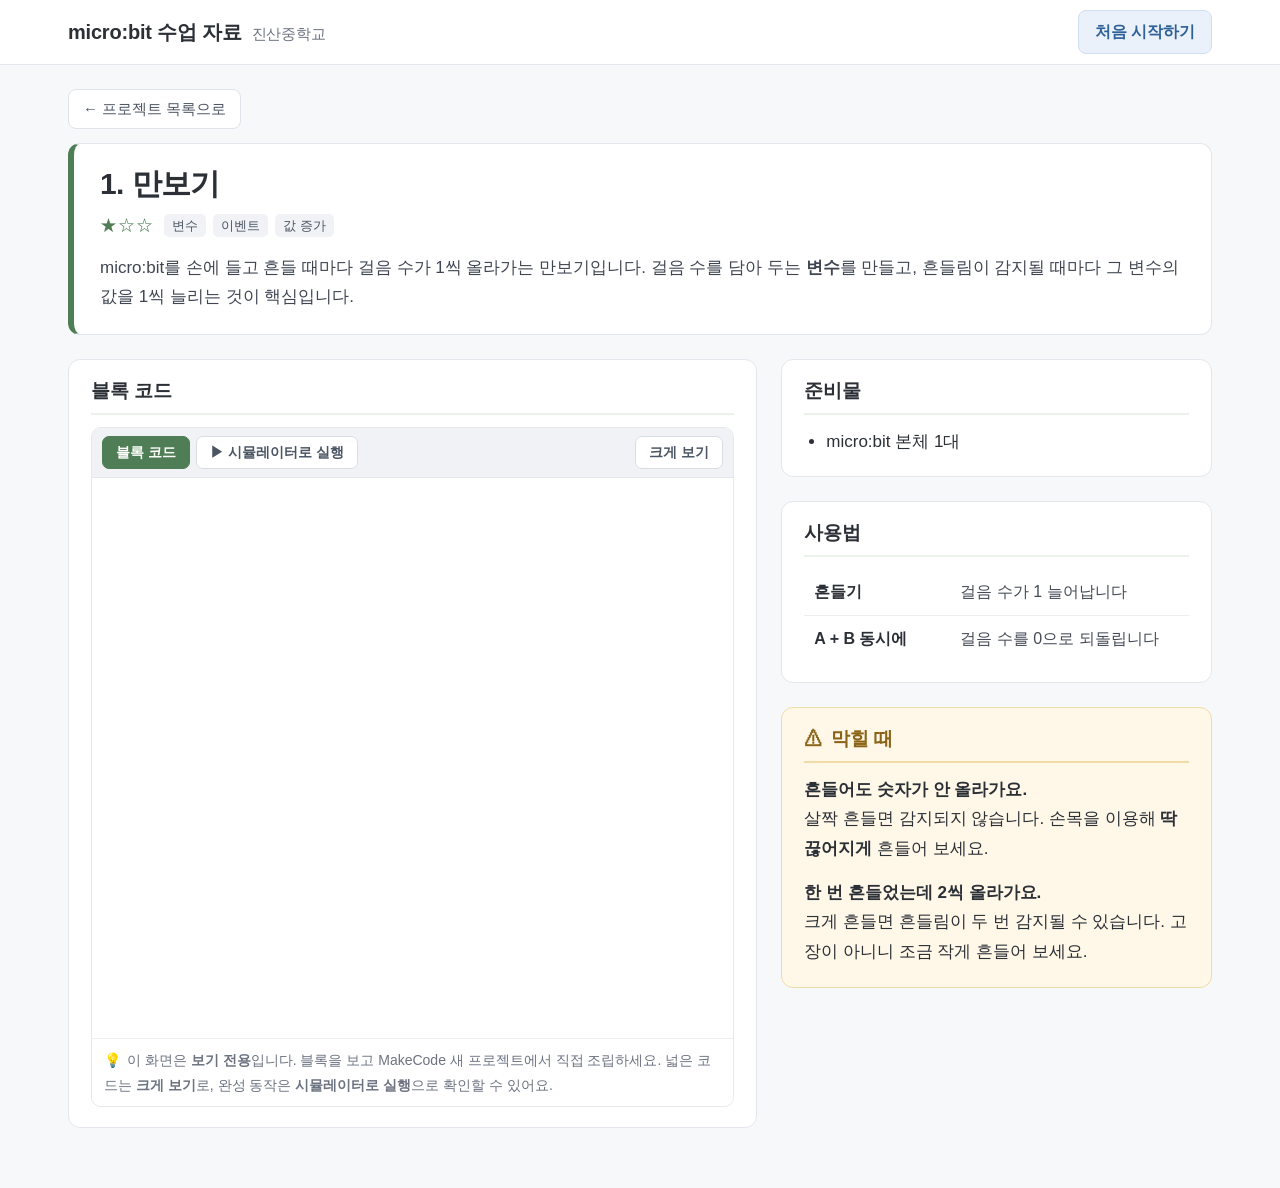
==== commit 2e1db598: "Make MakeCode embeds view-only, split line-tracer stop into project 10, add step navigation - Block-" ====
--- a/p1-pedometer.html
+++ b/p1-pedometer.html
@@ -46,18 +46,16 @@
             <button class="mc-tab" type="button" role="tab" aria-selected="false" data-mc-view="sim">▶ 시뮬레이터로 실행</button>
             <span class="mc-spacer"></span>
             <button class="mc-tab" type="button" data-mc-tall>크게 보기</button>
-            <a class="mc-open" href="https://makecode.microbit.org/#pub:S42237-66411-94332-88319" target="_blank" rel="noopener">MakeCode에서 열기</a>
             </div>
             <div class="mc-frame">
-              <iframe data-view="blocks" src="https://makecode.microbit.org/---codeembed#pub:S42237-66411-94332-88319" title="만보기 블록 코드" loading="lazy" allowfullscreen sandbox="allow-scripts allow-same-origin allow-popups allow-forms"></iframe>
+              <iframe data-view="blocks" src="https://makecode.microbit.org/---codeembed#pub:S42237-66411-94332-88319" title="만보기 블록 코드" loading="lazy" tabindex="-1" sandbox="allow-scripts allow-same-origin"></iframe>
             </div>
-            <p class="mc-tip">블록을 끌어 옮기거나 마우스 휠로 확대해서 볼 수 있어요. <strong>시뮬레이터로 실행</strong>을 누르면 화면 속 micro:bit로 먼저 해 볼 수 있고, <strong>MakeCode에서 열기</strong>를 누르면 이 코드가 편집기에 그대로 열려 고치고 <strong>다운로드</strong>할 수 있어요.</p>
+            <p class="mc-tip">이 화면은 <strong>보기 전용</strong>입니다. 블록을 보고 MakeCode 새 프로젝트에서 직접 조립하세요. 넓은 코드는 <strong>크게 보기</strong>로, 완성 동작은 <strong>시뮬레이터로 실행</strong>으로 확인할 수 있어요.</p>
             <figure class="shot print-only">
             <img src="images/pedometer.png" loading="lazy"
                  alt="만보기 블록 코드. 시작하면 숫자 0을 출력하고, 흔들림이 감지될 때 걸음수 값을 1 증가시킨 뒤 걸음수를 출력하며, A+B 버튼을 누르면 걸음수에 0을 저장하고 0을 출력한다.">
             <figcaption>인쇄용 블록 코드 그림</figcaption>
           </figure>
-            <p class="mc-print-url print-only">코드 주소: https://makecode.microbit.org/S42237-66411-94332-88319</p>
           </div>
 
         </section>
--- a/style.css
+++ b/style.css
@@ -359,8 +359,9 @@
 
 
 /* ============================================================
-   MakeCode 임베드 (블록 코드 / 시뮬레이터)
-   공유 링크 하나로 블록 보기, 시뮬레이터 실행, 편집기 열기를 제공한다.
+   MakeCode 임베드 (블록 코드 보기 전용 / 시뮬레이터)
+   블록 코드 iframe 은 pointer-events 를 막아 안의 어떤 버튼도 눌리지 않는다.
+   학생이 임베드 안의 "편집" 버튼으로 MakeCode 편집기를 여는 것을 막기 위함.
    ============================================================ */
 .mc {
   border: 1px solid #e6e8ee;
@@ -379,8 +380,7 @@
   border-bottom: 1px solid #e3e6ec;
 }
 
-.mc-tab,
-.mc-open {
+.mc-tab {
   font-family: inherit;
   font-size: 14px;
   font-weight: 600;
@@ -395,7 +395,7 @@
   white-space: nowrap;
 }
 
-.mc-tab:hover, .mc-open:hover { border-color: var(--accent, #9aa2ad); }
+.mc-tab:hover { border-color: var(--accent, #9aa2ad); }
 
 .mc-tab.is-on {
   color: #fff;
@@ -403,17 +403,21 @@
   border-color: var(--accent, #555);
 }
 
+/* 탭이 하나뿐인 페이지(마퀸)에서 쓰는 제목 라벨 */
+.mc-label {
+  font-size: 14px;
+  font-weight: 700;
+  color: #4b5563;
+  padding: 6px 4px;
+}
+
+.mc-label .sub {
+  font-weight: 500;
+  color: #6b7280;
+  margin-left: 6px;
+}
+
 .mc-spacer { flex: 1; }
-
-.mc-open {
-  color: #fff;
-  background: #2f6199;
-  border-color: #2f6199;
-}
-
-.mc-open:hover { background: #26507f; border-color: #26507f; }
-
-.mc-open::after { content: " ↗"; }
 
 .mc-frame {
   position: relative;
@@ -430,6 +434,9 @@
   height: 100%;
   border: 0;
 }
+
+/* 보기 전용: 블록 코드 iframe 은 클릭·드래그·휠이 전혀 들어가지 않는다 */
+.mc-frame iframe[data-view="blocks"] { pointer-events: none; }
 
 .mc-frame iframe[hidden] { display: none; }
 
@@ -560,6 +567,157 @@
 .card-grid + .group-title { margin-top: 32px; }
 
 .group-title--maqueen { border-left-color: #a1514d; }
+
+/* 마퀸 카드 4장은 한 줄에 */
+.card-grid--four { grid-template-columns: repeat(4, 1fr); }
+.card-grid--four .card-desc { min-height: 4.8em; }
+
+/* ============================================================
+   단계 페이지 (마퀸 프로젝트)
+   <section class="step" id="s1" data-title="소개"> 를 한 번에 하나만 보여 준다.
+   script.js 가 .steps-on 을 붙이고 위 탭(.stepnav)·아래 버튼(.stepfoot)을 만든다.
+   JS 가 없으면 모든 단계가 순서대로 다 보인다.
+   ============================================================ */
+.stepnav { margin: 0 0 22px; }
+
+.stepnav ol {
+  list-style: none;
+  margin: 0;
+  padding: 0;
+  display: flex;
+  flex-wrap: wrap;
+  gap: 8px;
+}
+
+.stepnav a {
+  display: inline-flex;
+  align-items: center;
+  gap: 8px;
+  font-size: 15px;
+  font-weight: 600;
+  color: #4b5563;
+  background: #fff;
+  border: 1px solid #dfe3ea;
+  border-radius: 999px;
+  padding: 7px 16px 7px 8px;
+  text-decoration: none;
+  white-space: nowrap;
+}
+
+.stepnav a:hover { border-color: var(--accent, #9aa2ad); background: var(--tint, #f7f8fa); }
+
+.stepnav a.is-on {
+  color: #fff;
+  background: var(--accent, #555);
+  border-color: var(--accent, #555);
+}
+
+.stepnav-n {
+  display: inline-block;
+  width: 24px;
+  height: 24px;
+  line-height: 24px;
+  text-align: center;
+  font-size: 13px;
+  font-weight: 700;
+  color: var(--accent, #555);
+  background: var(--tint, #f0f2f5);
+  border-radius: 50%;
+}
+
+.stepnav a.is-on .stepnav-n { color: #fff; background: rgba(255, 255, 255, 0.24); }
+
+/* 단계 안 블록들 사이 간격 (인라인 margin-top 대신) */
+.step > * + * { margin-top: 24px; }
+.step > .box--full { margin-bottom: 0; }
+
+/* 브라우저가 #s3 으로 점프할 때 위쪽 단계 탭이 가려지지 않게 (script.js 의 STEP_OFFSET 과 같은 값) */
+.step { scroll-margin-top: 74px; }
+
+.steps-on .step { display: none; }
+.steps-on .step.is-on { display: block; }
+
+.stepfoot {
+  display: flex;
+  align-items: center;
+  justify-content: space-between;
+  gap: 16px;
+  margin-top: 28px;
+  padding-top: 18px;
+  border-top: 1px solid #e3e6ec;
+}
+
+.stepbtn {
+  font-size: 16px;
+  font-weight: 600;
+  text-decoration: none;
+  border-radius: 9px;
+  padding: 10px 18px;
+  white-space: nowrap;
+}
+
+.stepbtn--prev {
+  color: #4b5563;
+  background: #fff;
+  border: 1px solid #dfe3ea;
+}
+
+.stepbtn--prev:hover { background: #f0f2f5; }
+
+.stepbtn--next {
+  color: #fff;
+  background: var(--accent, #555);
+  border: 1px solid var(--accent, #555);
+}
+
+.stepbtn--next:hover { filter: brightness(0.92); }
+
+.stepcount { font-size: 14px; color: #6b7280; }
+
+/* 단계 안에서 "이 단계에서 할 일" 을 짧게 알려 주는 띠 */
+.step-lead {
+  font-size: 16px;
+  color: #3f4652;
+  background: var(--tint, #f0f2f5);
+  border-left: 5px solid var(--accent, #9aa2ad);
+  border-radius: 8px;
+  padding: 12px 18px;
+  margin: 0;
+}
+
+/* 흐름 표시 (거리 재기 → 판단 → 동작) */
+.flow {
+  display: flex;
+  flex-wrap: wrap;
+  align-items: stretch;
+  gap: 10px;
+  margin: 0;
+  padding: 0;
+  list-style: none;
+}
+
+.flow > li {
+  flex: 1 1 0;
+  min-width: 140px;
+  background: var(--tint, #f7f8fa);
+  border-radius: 10px;
+  padding: 12px 14px;
+  font-size: 15px;
+  margin: 0;
+  position: relative;
+}
+
+.flow > li > strong { display: block; margin-bottom: 3px; }
+
+.flow > li + li::before {
+  content: "→";
+  position: absolute;
+  left: -12px;
+  top: 50%;
+  transform: translateY(-50%);
+  color: #9aa2ad;
+  font-weight: 700;
+}
 
 /* ============================================================
    라이트박스
@@ -615,6 +773,7 @@
 .c7 { --accent: #a1514d; --tint: #f6e9e8; }  /* 마퀸 경찰차   */
 .c8 { --accent: #9a7b1f; --tint: #f6f1de; }  /* 마퀸 빛       */
 .c9 { --accent: #5b6f3d; --tint: #eef2e6; }  /* 마퀸 라인트레이서 */
+.c10 { --accent: #3a6e9c; --tint: #e6eef6; } /* 마퀸 장애물 정지 라인트레이서 */
 .c0 { --accent: #5b6270; --tint: #eef0f3; }  /* 시작하기 */
 
 /* ============================================================
@@ -643,16 +802,22 @@
   .mc-tip,
   .demo,
   .box--demo,
+  .stepnav,
+  .stepfoot,
   .home-lead { display: none !important; }
+
+  /* 단계 페이지는 인쇄할 때 모든 단계를 순서대로 */
+  .steps-on .step { display: block; }
+  .step + .step { margin-top: 10pt; }
+  .step-lead { border: 0; border-left: 3pt solid #666; border-radius: 0; background: none; padding: 2pt 0 2pt 8pt; }
+  .flow { display: block; }
+  .flow > li { margin-bottom: 4pt; border: 1pt solid #b9bec7; }
+  .flow > li + li::before { display: none; }
 
   /* MakeCode 임베드는 인쇄되지 않으므로 그림/주소로 대신한다 */
   .mc { border: 0; background: none; }
   .print-only { display: block; }
-  .mc-print-url {
-    font-size: 10pt;
-    color: #000;
-    margin: 4pt 0 0;
-  }
+  .mc-label { display: none; }
   .challenges { display: block; }
   .challenges > div { margin-bottom: 6pt; border: 1pt solid #b9bec7; }
 
@@ -725,7 +890,7 @@
 
   a { color: #000; text-decoration: none; }
 
-  .card-grid { display: block; }
+  .card-grid, .card-grid--four { display: block; }
 }
 
 /* 따라하기 단계가 2칸일 때 (가로로 넓은 스크린샷) */
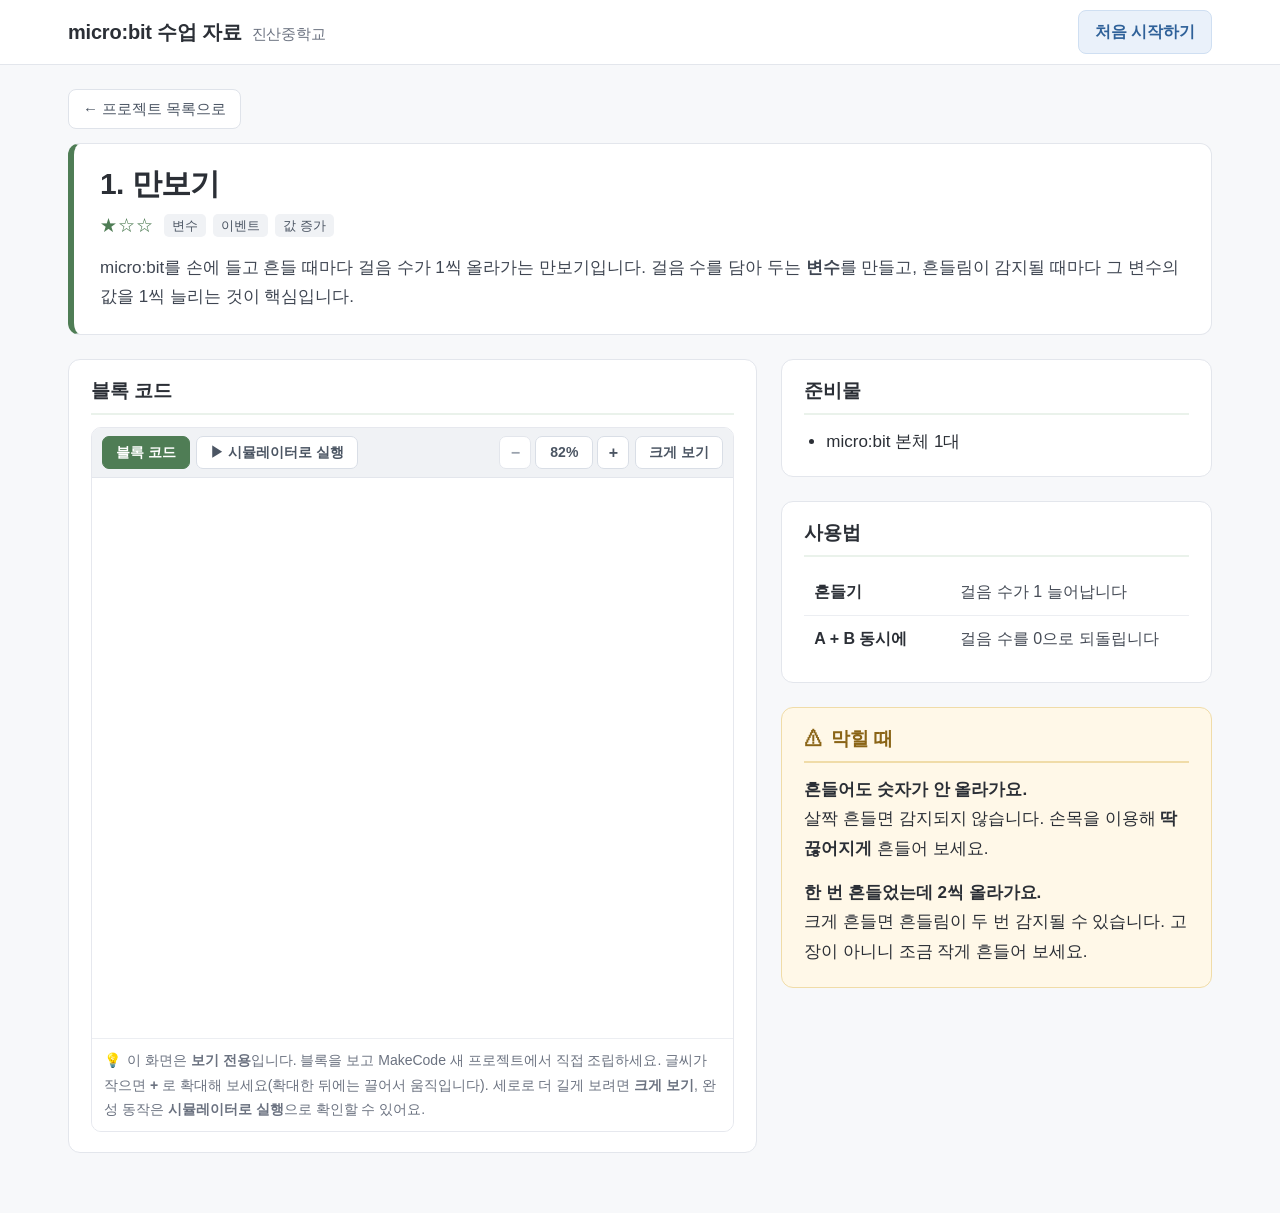
==== commit 5e20098b: "Add zoom controls to MakeCode block embeds The codeembed iframe scales the whole block workspace to " ====
--- a/p1-pedometer.html
+++ b/p1-pedometer.html
@@ -40,7 +40,7 @@
       <div class="col-code">
         <section class="box">
           <h2>블록 코드</h2>
-          <div class="mc" data-share="S42237-66411-94332-88319" data-name="만보기">
+          <div class="mc" data-share="S42237-66411-94332-88319" data-size="760x182" data-name="만보기">
             <div class="mc-tabs" role="tablist">
             <button class="mc-tab is-on" type="button" role="tab" aria-selected="true" data-mc-view="blocks">블록 코드</button>
             <button class="mc-tab" type="button" role="tab" aria-selected="false" data-mc-view="sim">▶ 시뮬레이터로 실행</button>
@@ -50,7 +50,7 @@
             <div class="mc-frame">
               <iframe data-view="blocks" src="https://makecode.microbit.org/---codeembed#pub:S42237-66411-94332-88319" title="만보기 블록 코드" loading="lazy" tabindex="-1" sandbox="allow-scripts allow-same-origin"></iframe>
             </div>
-            <p class="mc-tip">이 화면은 <strong>보기 전용</strong>입니다. 블록을 보고 MakeCode 새 프로젝트에서 직접 조립하세요. 넓은 코드는 <strong>크게 보기</strong>로, 완성 동작은 <strong>시뮬레이터로 실행</strong>으로 확인할 수 있어요.</p>
+            <p class="mc-tip">이 화면은 <strong>보기 전용</strong>입니다. 블록을 보고 MakeCode 새 프로젝트에서 직접 조립하세요. 글씨가 작으면 <strong>+</strong> 로 확대해 보세요(확대한 뒤에는 끌어서 움직입니다). 세로로 더 길게 보려면 <strong>크게 보기</strong>, 완성 동작은 <strong>시뮬레이터로 실행</strong>으로 확인할 수 있어요.</p>
             <figure class="shot print-only">
             <img src="images/pedometer.png" loading="lazy"
                  alt="만보기 블록 코드. 시작하면 숫자 0을 출력하고, 흔들림이 감지될 때 걸음수 값을 1 증가시킨 뒤 걸음수를 출력하며, A+B 버튼을 누르면 걸음수에 0을 저장하고 0을 출력한다.">
--- a/style.css
+++ b/style.css
@@ -434,6 +434,60 @@
   height: 100%;
   border: 0;
 }
+
+/* 확대 보기: 블록 iframe 을 원본 크기 × 배율(JS 가 px 로 지정)로 키우고
+   바깥 틀에서 스크롤·드래그로 움직인다. iframe 은 pointer-events 가 막혀 있어
+   휠·드래그가 이 틀로 그대로 전달된다. */
+.mc--zoom .mc-frame {
+  overflow: auto;
+  overscroll-behavior: contain;
+  cursor: grab;
+}
+
+.mc--zoom .mc-frame.is-grabbing { cursor: grabbing; }
+
+.mc--zoom .mc-frame iframe[data-view="blocks"] {
+  position: static;
+  display: block;
+  margin: 0 auto;
+}
+
+/* 확대 버튼 (− 41% +) */
+.mc-zoom {
+  display: inline-flex;
+  align-items: center;
+  gap: 4px;
+}
+
+.mc-zoom[hidden] { display: none; }
+
+.mc-zbtn {
+  min-width: 32px;
+  padding: 6px 0;
+  font-size: 16px;
+  line-height: 1.2;
+  text-align: center;
+}
+
+.mc-znow {
+  min-width: 58px;
+  padding: 6px 4px;
+  text-align: center;
+  font-variant-numeric: tabular-nums;
+}
+
+.mc-zbtn:disabled,
+.mc-znow:disabled {
+  color: #9aa2ad;
+  border-color: #e3e6ec;
+  cursor: default;
+}
+
+.mc-zbtn:disabled:hover,
+.mc-znow:disabled:hover { border-color: #e3e6ec; }
+
+/* 시뮬레이터를 보는 동안에는 확대가 필요 없다 */
+.mc--sim .mc-zoom { display: none; }
 
 /* 보기 전용: 블록 코드 iframe 은 클릭·드래그·휠이 전혀 들어가지 않는다 */
 .mc-frame iframe[data-view="blocks"] { pointer-events: none; }
